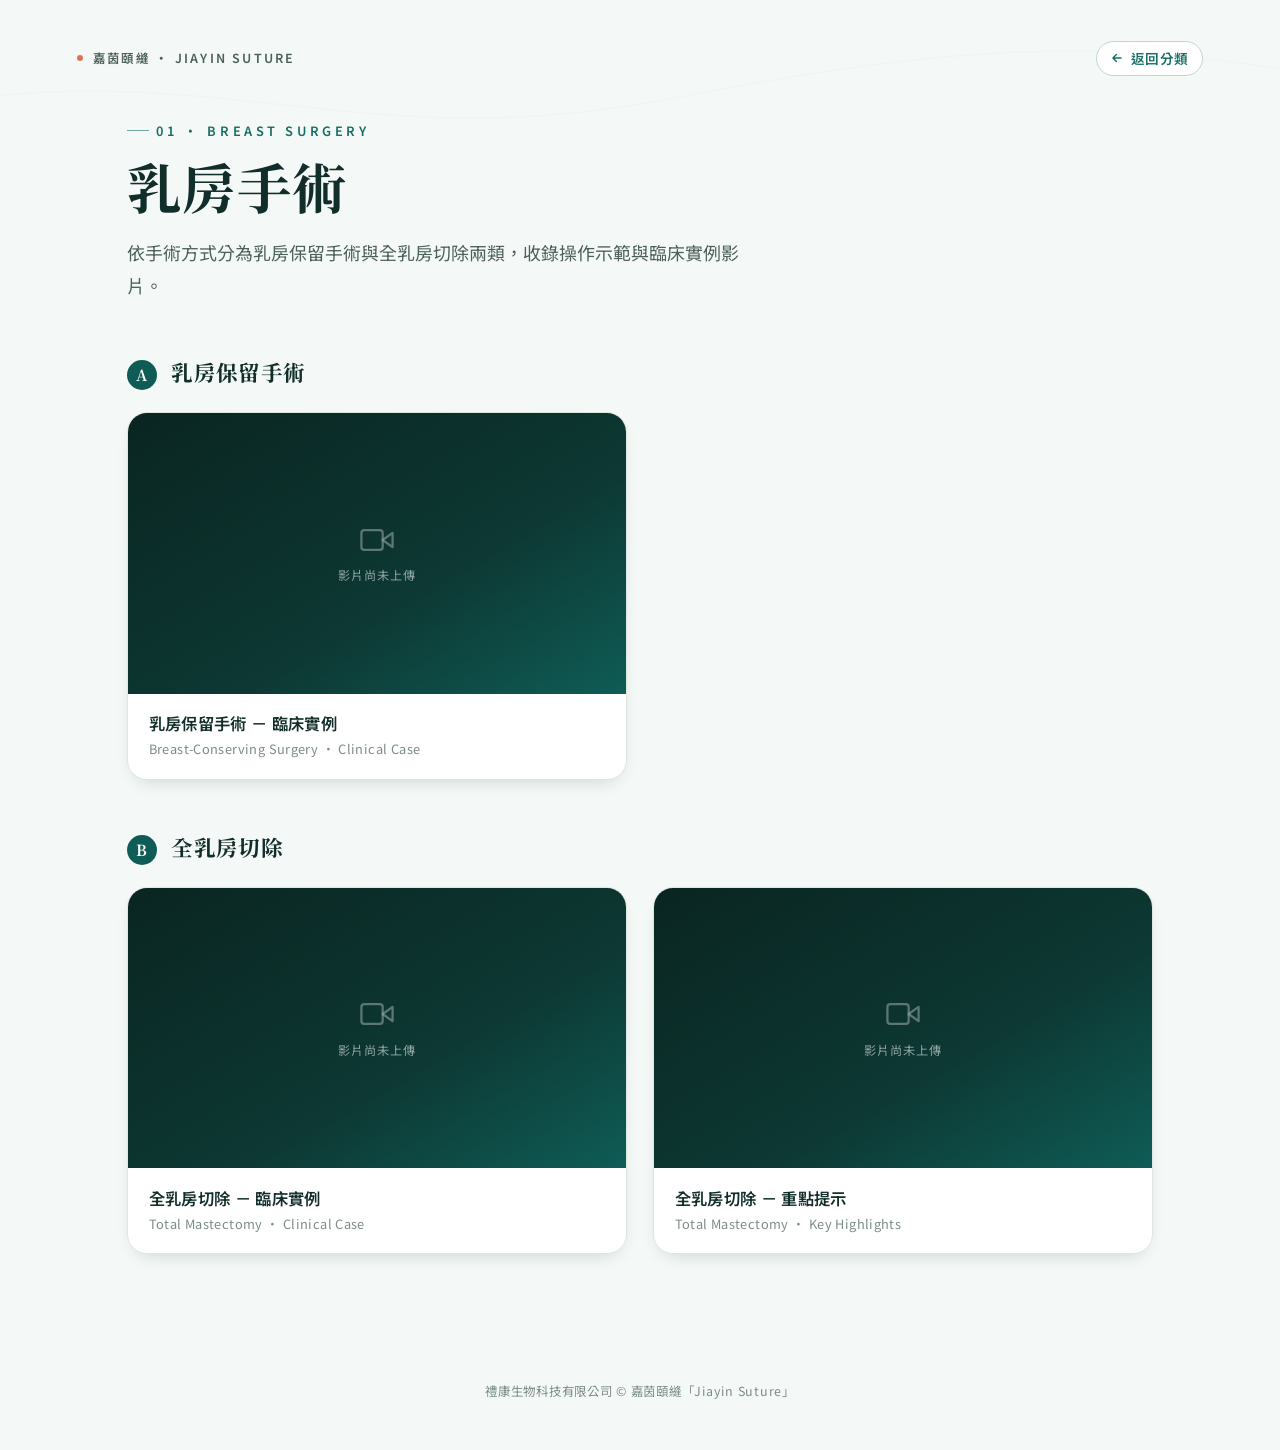
==== breast/index.html @ f65c4363 "初版：影音資料庫首頁與四個分類子頁面" ====
<!DOCTYPE html>
<html lang="zh-Hant">
<head>
<meta charset="UTF-8">
<meta name="viewport" content="width=device-width, initial-scale=1.0">
<title>乳房手術｜嘉茵頤縫 影音資料庫</title>
<link rel="preconnect" href="https://fonts.googleapis.com">
<link rel="preconnect" href="https://fonts.gstatic.com" crossorigin>
<link href="https://fonts.googleapis.com/css2?family=Noto+Serif+TC:wght@500;600;700;900&family=Noto+Sans+TC:wght@300;400;500;600;700&display=swap" rel="stylesheet">
<link rel="stylesheet" href="../assets/css/style.css">
</head>
<body>

<svg class="bg-topo" viewBox="0 0 1440 900" preserveAspectRatio="xMidYMid slice" xmlns="http://www.w3.org/2000/svg">
  <g stroke="#0F5C56" stroke-opacity="0.06" fill="none" stroke-width="1">
    <path d="M-100,120 C 250,60 400,180 760,110 S 1300,40 1600,110"/>
  </g>
</svg>

<header class="site-header">
  <div class="brandmark"><span class="dot"></span> 嘉茵頤縫 · JIAYIN SUTURE</div>
  <a class="back-link" href="../"><svg viewBox="0 0 24 24" fill="none" stroke="currentColor" stroke-width="2.4" stroke-linecap="round" stroke-linejoin="round"><path d="M19 12H5M11 6l-6 6 6 6"/></svg> 返回分類</a>
</header>

<section class="hero">
  <div class="eyebrow">01 · Breast Surgery</div>
  <h1>乳房手術</h1>
  <p class="lead">依手術方式分為乳房保留手術與全乳房切除兩類，收錄操作示範與臨床實例影片。</p>
</section>

<main class="content">

  <div class="group">
    <div class="group-head"><span class="tag">A</span><h2>乳房保留手術</h2></div>
    <div class="media-grid">
      <div class="media-card">
        <div class="media-frame placeholder">
          <svg viewBox="0 0 24 24" fill="none" stroke="currentColor" stroke-width="1.6" stroke-linecap="round" stroke-linejoin="round"><path d="M23 7l-7 5 7 5V7Z"/><rect x="1" y="5" width="15" height="14" rx="2"/></svg>
          <span>影片尚未上傳</span>
        </div>
        <div class="media-body">
          <h3>乳房保留手術 － 臨床實例</h3>
          <div class="cap">Breast-Conserving Surgery · Clinical Case</div>
        </div>
      </div>
    </div>
  </div>

  <div class="group">
    <div class="group-head"><span class="tag">B</span><h2>全乳房切除</h2></div>
    <div class="media-grid">
      <div class="media-card">
        <div class="media-frame placeholder">
          <svg viewBox="0 0 24 24" fill="none" stroke="currentColor" stroke-width="1.6" stroke-linecap="round" stroke-linejoin="round"><path d="M23 7l-7 5 7 5V7Z"/><rect x="1" y="5" width="15" height="14" rx="2"/></svg>
          <span>影片尚未上傳</span>
        </div>
        <div class="media-body">
          <h3>全乳房切除 － 臨床實例</h3>
          <div class="cap">Total Mastectomy · Clinical Case</div>
        </div>
      </div>
      <div class="media-card">
        <div class="media-frame placeholder">
          <svg viewBox="0 0 24 24" fill="none" stroke="currentColor" stroke-width="1.6" stroke-linecap="round" stroke-linejoin="round"><path d="M23 7l-7 5 7 5V7Z"/><rect x="1" y="5" width="15" height="14" rx="2"/></svg>
          <span>影片尚未上傳</span>
        </div>
        <div class="media-body">
          <h3>全乳房切除 － 重點提示</h3>
          <div class="cap">Total Mastectomy · Key Highlights</div>
        </div>
      </div>
    </div>
  </div>

</main>

<footer class="site-footer">禮康生物科技有限公司 © 嘉茵頤縫「Jiayin Suture」</footer>

</body>
</html>
---- assets/css/style.css ----
:root{
  --ink:#122E2A;
  --ink-soft:#4C605C;
  --ink-faint:#7C8C89;
  --paper:#F4F8F6;
  --paper-card:#FFFFFF;
  --teal-950:#0A2521;
  --teal-900:#0D3833;
  --teal-800:#0F5C56;
  --teal-700:#166F65;
  --teal-500:#1F9484;
  --mint-200:#D8ECE5;
  --mint-100:#E9F4EF;
  --coral:#DE7455;
  --coral-dark:#C05E42;
  --line:#DCE7E2;
  --line-strong:#C3D4CD;
  --shadow: 0 20px 50px -25px rgba(15,54,49,.35);
  --shadow-sm: 0 8px 20px -12px rgba(15,54,49,.3);
  --serif: 'Noto Serif TC', serif;
  --sans: 'Noto Sans TC', sans-serif;
}

*{ box-sizing:border-box; margin:0; padding:0; }
html{ scroll-behavior:smooth; }
body{
  font-family: var(--sans);
  color: var(--ink);
  background: var(--paper);
  -webkit-font-smoothing: antialiased;
  min-height:100vh;
}
::selection{ background: var(--coral); color:#fff; }
h1,h2,h3{ font-family: var(--serif); font-weight:700; letter-spacing:.02em; }
a{ color:inherit; text-decoration:none; }
img{ max-width:100%; display:block; }

/* ---------- topo texture (reused motif) ---------- */
.bg-topo{ position:fixed; inset:0; z-index:0; pointer-events:none; opacity:.5; }

/* ---------- header ---------- */
.site-header{
  position:relative; z-index:5;
  padding: 4.5vh 6vw 2vh;
  display:flex; align-items:center; justify-content:space-between; gap:1em; flex-wrap:wrap;
}
.brandmark{
  display:flex; align-items:center; gap:10px; font-size:.78rem; letter-spacing:.18em; color:var(--ink-soft);
  text-transform:uppercase; font-weight:600;
}
.brandmark span.dot{ width:6px;height:6px;border-radius:50%; background:var(--coral); display:inline-block; }
.back-link{
  display:inline-flex; align-items:center; gap:.5em; font-size:.85rem; font-weight:600;
  color:var(--teal-700); letter-spacing:.03em; padding:.5em 1em; border-radius:20px;
  border:1px solid var(--line-strong); background:var(--paper-card); transition:.2s;
}
.back-link:hover{ background:var(--mint-100); border-color:var(--teal-500); }
.back-link svg{ width:14px; height:14px; }

/* ---------- hero ---------- */
.hero{ position:relative; z-index:2; padding: 2vh 6vw 5vh; max-width:1180px; margin:0 auto; }
.eyebrow{
  display:inline-flex; align-items:center; gap:.6em;
  font-size:.8rem; font-weight:600; letter-spacing:.28em;
  color: var(--teal-700); text-transform:uppercase;
  margin-bottom: 1em;
}
.eyebrow::before{ content:""; width:22px; height:1px; background:currentColor; opacity:.6; }
.hero h1{ font-size:clamp(2rem,4.6vw,3.4rem); line-height:1.2; max-width:18ch; color:var(--ink); }
.hero p.lead{ margin-top:1em; font-size:clamp(1.02rem,1.4vw,1.2rem); line-height:1.85; color:var(--ink-soft); max-width:62ch; }

/* ---------- category grid (home) ---------- */
.cat-grid{
  position:relative; z-index:2;
  max-width:1180px; margin: 0 auto; padding: 2vh 6vw 10vh;
  display:grid; grid-template-columns: repeat(2,1fr); gap:1.6em;
}
@media (max-width:760px){ .cat-grid{ grid-template-columns:1fr; } }

.cat-card{
  position:relative; overflow:hidden;
  background: var(--paper-card); border:1px solid var(--line); border-radius:24px;
  padding: 2.2em 2.1em; box-shadow: var(--shadow-sm);
  display:flex; flex-direction:column; gap:1.4em; min-height:230px;
  transition: transform .28s ease, box-shadow .28s ease, border-color .28s ease;
}
.cat-card:hover{ transform:translateY(-4px); box-shadow:var(--shadow); border-color:var(--teal-500); }
.cat-card .icon{
  width:52px; height:52px; border-radius:14px; background:var(--mint-100);
  display:flex; align-items:center; justify-content:center; color:var(--teal-800);
}
.cat-card .icon svg{ width:26px; height:26px; }
.cat-card h2{ font-size:1.5rem; color:var(--ink); }
.cat-card .meta{ font-size:.84rem; color:var(--ink-faint); letter-spacing:.04em; }
.cat-card .cta{
  margin-top:auto; display:inline-flex; align-items:center; gap:.5em;
  font-size:.85rem; font-weight:600; color:var(--teal-700);
}
.cat-card .cta svg{ width:15px; height:15px; transition:transform .25s ease; }
.cat-card:hover .cta svg{ transform:translateX(4px); }
.cat-card .num{
  position:absolute; right:1.4em; top:1.2em; font-family:var(--serif); font-weight:700;
  font-size:2.6rem; color:var(--mint-200); -webkit-text-stroke:1.2px var(--teal-700); color:transparent;
}

/* ---------- content sections (subpages) ---------- */
.content{ position:relative; z-index:2; max-width:1180px; margin:0 auto; padding: 1vh 6vw 10vh; }
.group{ margin-top: 3.2em; }
.group:first-child{ margin-top:0; }
.group-head{ display:flex; align-items:baseline; gap:.9em; margin-bottom:1.4em; }
.group-head .tag{
  font-family:var(--serif); font-weight:700; font-size:.95rem; color:#fff; background:var(--teal-800);
  width:30px; height:30px; border-radius:50%; display:flex; align-items:center; justify-content:center; flex:none;
}
.group-head h2{ font-size:1.35rem; color:var(--ink); }

.media-grid{ display:grid; grid-template-columns:repeat(2,1fr); gap:1.6em; }
@media (max-width:760px){ .media-grid{ grid-template-columns:1fr; } }

.media-card{
  background:var(--paper-card); border:1px solid var(--line); border-radius:20px; overflow:hidden;
  box-shadow:var(--shadow-sm); display:flex; flex-direction:column;
}
.media-frame{ position:relative; aspect-ratio:16/9; background:#0c1f1c; overflow:hidden; }
.media-frame.portrait{ aspect-ratio:9/12; }
.media-frame video, .media-frame img{ width:100%; height:100%; object-fit:cover; display:block; }
.media-frame .img-tag{
  position:absolute; left:.9em; top:.9em; font-size:.7rem; letter-spacing:.08em; text-transform:uppercase;
  background:rgba(10,37,33,.72); color:#fff; padding:.3em .7em; border-radius:20px;
}
.media-body{ padding:1.1em 1.3em 1.3em; }
.media-body h3{ font-size:1.02rem; color:var(--ink); font-weight:600; font-family:var(--sans); }
.media-body .cap{ margin-top:.3em; font-size:.8rem; color:var(--ink-faint); letter-spacing:.03em; }

/* ---------- placeholder (awaiting upload) ---------- */
.media-frame.placeholder{
  display:flex; align-items:center; justify-content:center; flex-direction:column; gap:.6em;
  background: linear-gradient(150deg,var(--teal-950),var(--teal-900) 60%, var(--teal-800));
  color: rgba(255,255,255,.55);
}
.media-frame.placeholder svg{ width:34px; height:34px; opacity:.6; }
.media-frame.placeholder span{ font-size:.76rem; letter-spacing:.08em; color:rgba(255,255,255,.55); }

/* ---------- footer ---------- */
.site-footer{
  position:relative; z-index:2; text-align:center; padding: 3em 6vw 4em;
  font-size:.78rem; letter-spacing:.06em; color:var(--ink-faint);
}

@media (max-width:600px){
  .site-header{ padding: 4vh 6vw 1.5vh; }
}
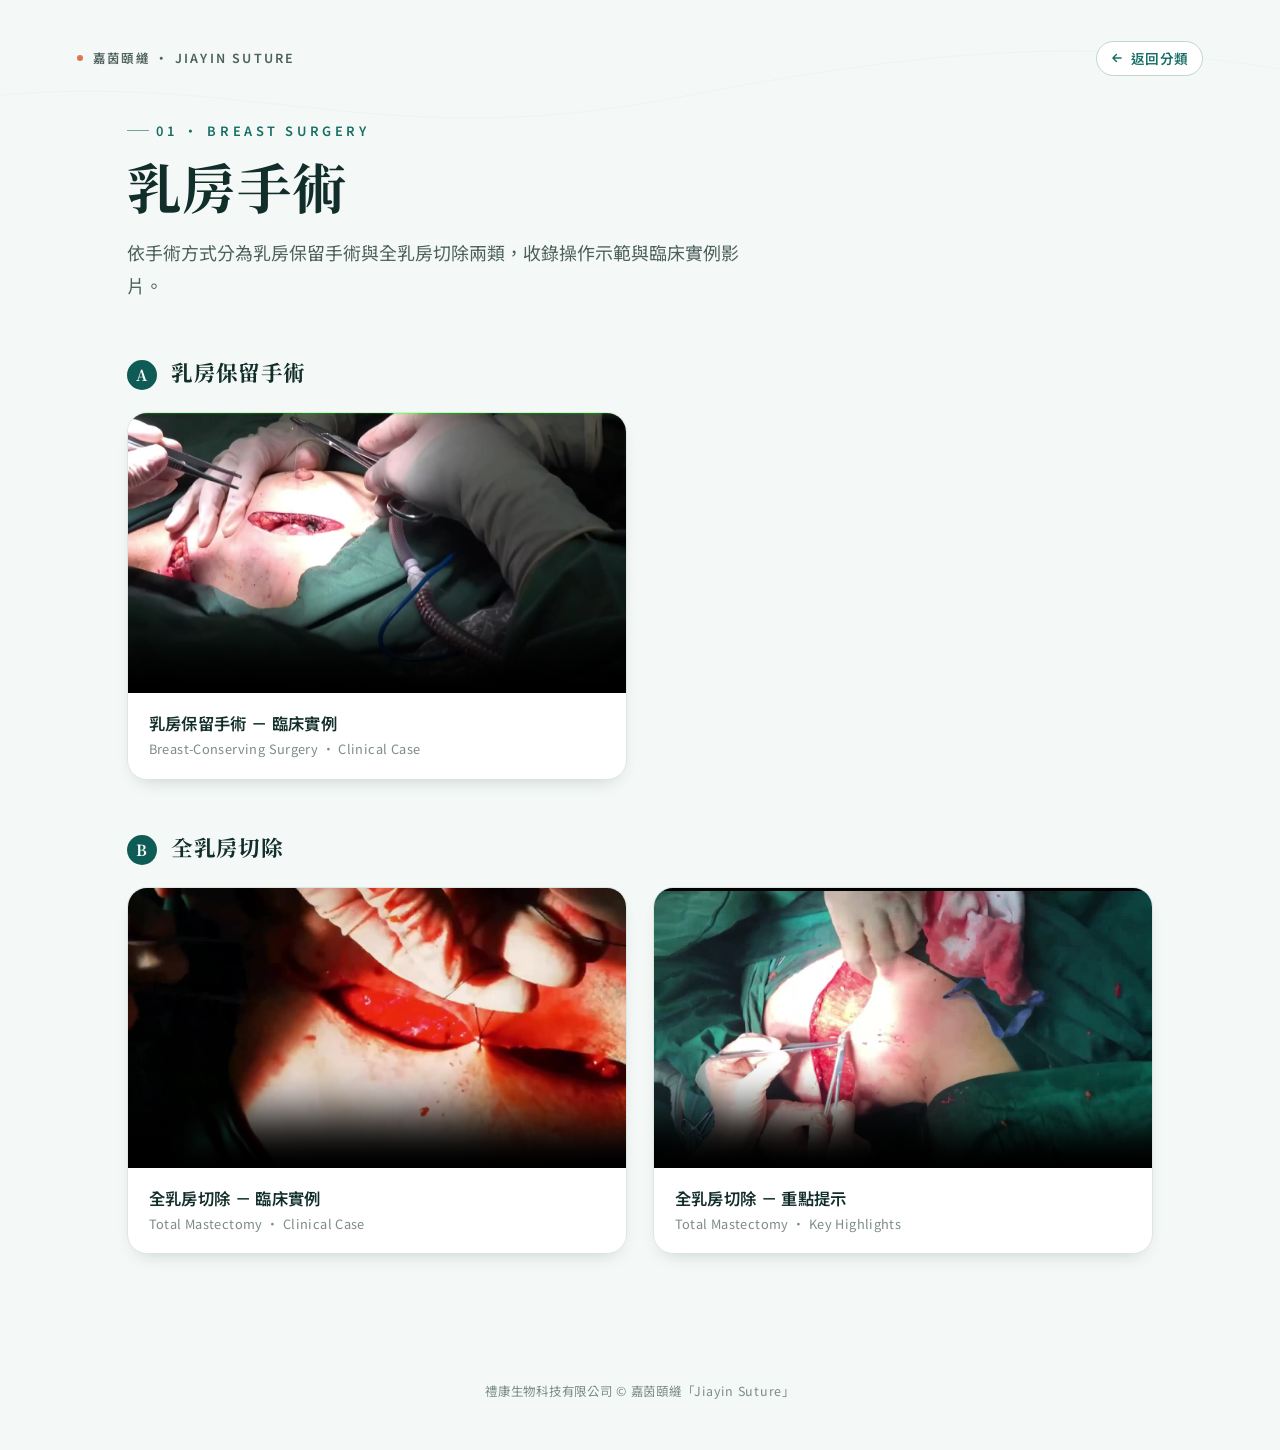
==== commit e2128eee: "新增乳房手術三支影片" ====
--- a/breast/index.html
+++ b/breast/index.html
@@ -34,9 +34,10 @@
     <div class="group-head"><span class="tag">A</span><h2>乳房保留手術</h2></div>
     <div class="media-grid">
       <div class="media-card">
-        <div class="media-frame placeholder">
-          <svg viewBox="0 0 24 24" fill="none" stroke="currentColor" stroke-width="1.6" stroke-linecap="round" stroke-linejoin="round"><path d="M23 7l-7 5 7 5V7Z"/><rect x="1" y="5" width="15" height="14" rx="2"/></svg>
-          <span>影片尚未上傳</span>
+        <div class="media-frame">
+          <video controls preload="metadata" poster="../assets/img/posters/breast-conserving-clinical.jpg" playsinline>
+            <source src="../assets/video/breast-conserving-clinical.mp4" type="video/mp4">
+          </video>
         </div>
         <div class="media-body">
           <h3>乳房保留手術 － 臨床實例</h3>
@@ -50,9 +51,10 @@
     <div class="group-head"><span class="tag">B</span><h2>全乳房切除</h2></div>
     <div class="media-grid">
       <div class="media-card">
-        <div class="media-frame placeholder">
-          <svg viewBox="0 0 24 24" fill="none" stroke="currentColor" stroke-width="1.6" stroke-linecap="round" stroke-linejoin="round"><path d="M23 7l-7 5 7 5V7Z"/><rect x="1" y="5" width="15" height="14" rx="2"/></svg>
-          <span>影片尚未上傳</span>
+        <div class="media-frame">
+          <video controls preload="metadata" poster="../assets/img/posters/mastectomy-clinical.jpg" playsinline>
+            <source src="../assets/video/mastectomy-clinical.mp4" type="video/mp4">
+          </video>
         </div>
         <div class="media-body">
           <h3>全乳房切除 － 臨床實例</h3>
@@ -60,9 +62,10 @@
         </div>
       </div>
       <div class="media-card">
-        <div class="media-frame placeholder">
-          <svg viewBox="0 0 24 24" fill="none" stroke="currentColor" stroke-width="1.6" stroke-linecap="round" stroke-linejoin="round"><path d="M23 7l-7 5 7 5V7Z"/><rect x="1" y="5" width="15" height="14" rx="2"/></svg>
-          <span>影片尚未上傳</span>
+        <div class="media-frame">
+          <video controls preload="metadata" poster="../assets/img/posters/mastectomy-highlights.jpg" playsinline>
+            <source src="../assets/video/mastectomy-highlights.mp4" type="video/mp4">
+          </video>
         </div>
         <div class="media-body">
           <h3>全乳房切除 － 重點提示</h3>
